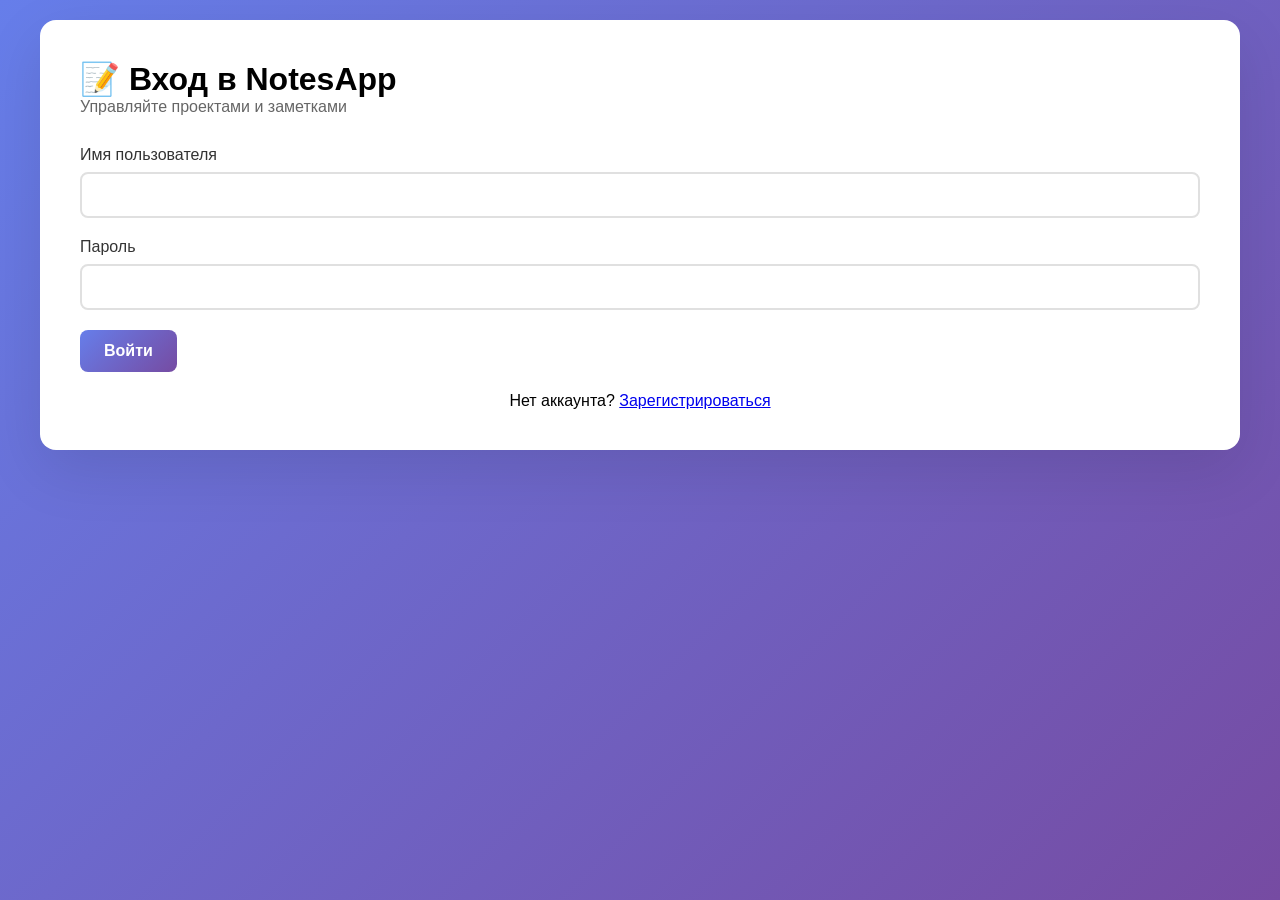
==== index.html @ b0768b3d "Initial commit" ====
<!DOCTYPE html>
<html lang="ru">
<head>
    <meta charset="UTF-8">
    <meta name="viewport" content="width=device-width, initial-scale=1.0">
    <title>NotesApp</title>
    <script>
        const token = localStorage.getItem('token');
        if (token) {
            window.location.href = './projects.html';
        } else {
            window.location.href = './login.html';
        }
    </script>
</head>
<body>
    <div style="display: flex; justify-content: center; align-items: center; height: 100vh;">
        <div>Загрузка...</div>
    </div>
</body>
</html>
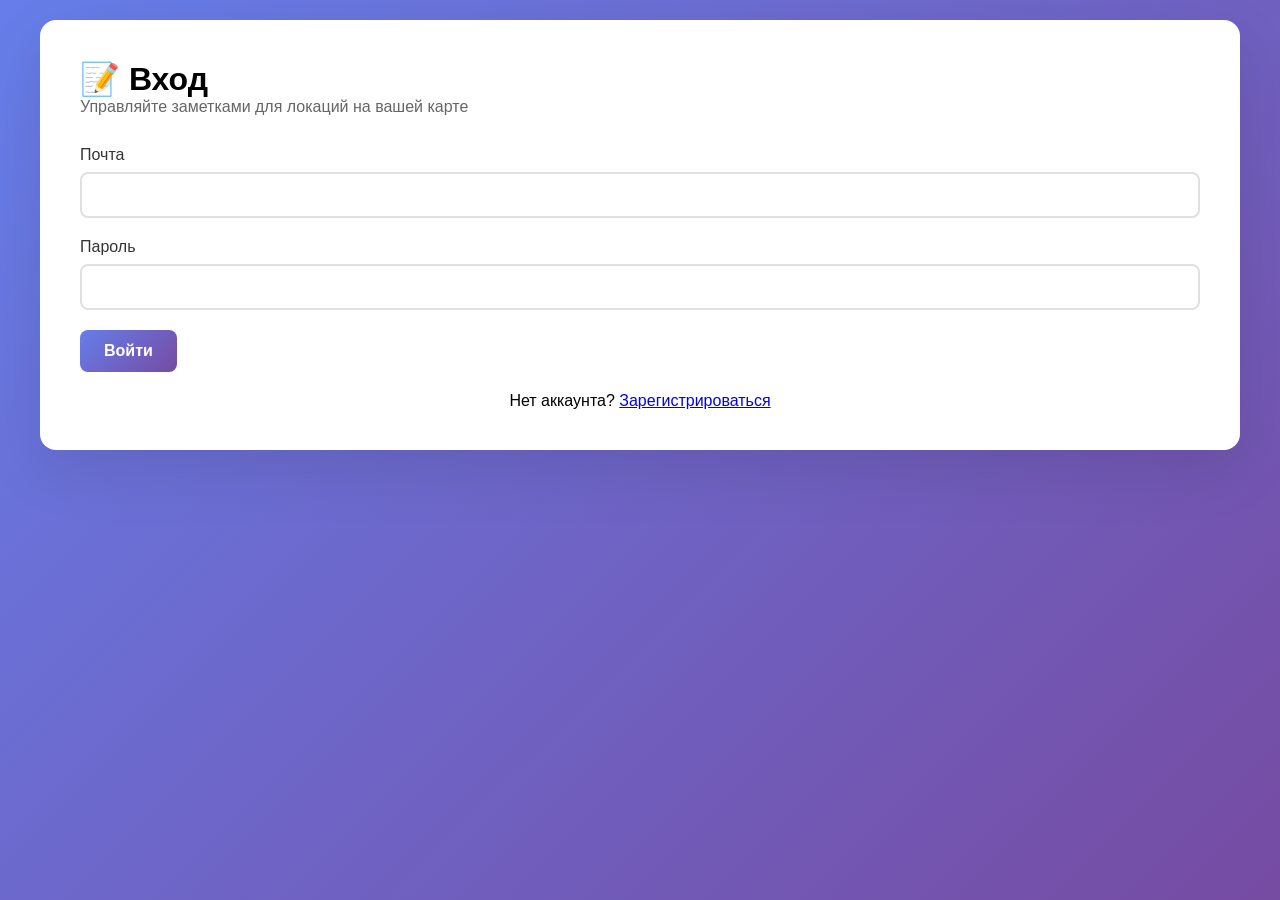
==== commit 2f8d982b: "Name and url" ====
--- a/index.html
+++ b/index.html
@@ -3,7 +3,7 @@
 <head>
     <meta charset="UTF-8">
     <meta name="viewport" content="width=device-width, initial-scale=1.0">
-    <title>NotesApp</title>
+    <title>The Lazy DM's Notes</title>
     <script>
         const token = localStorage.getItem('token');
         if (token) {
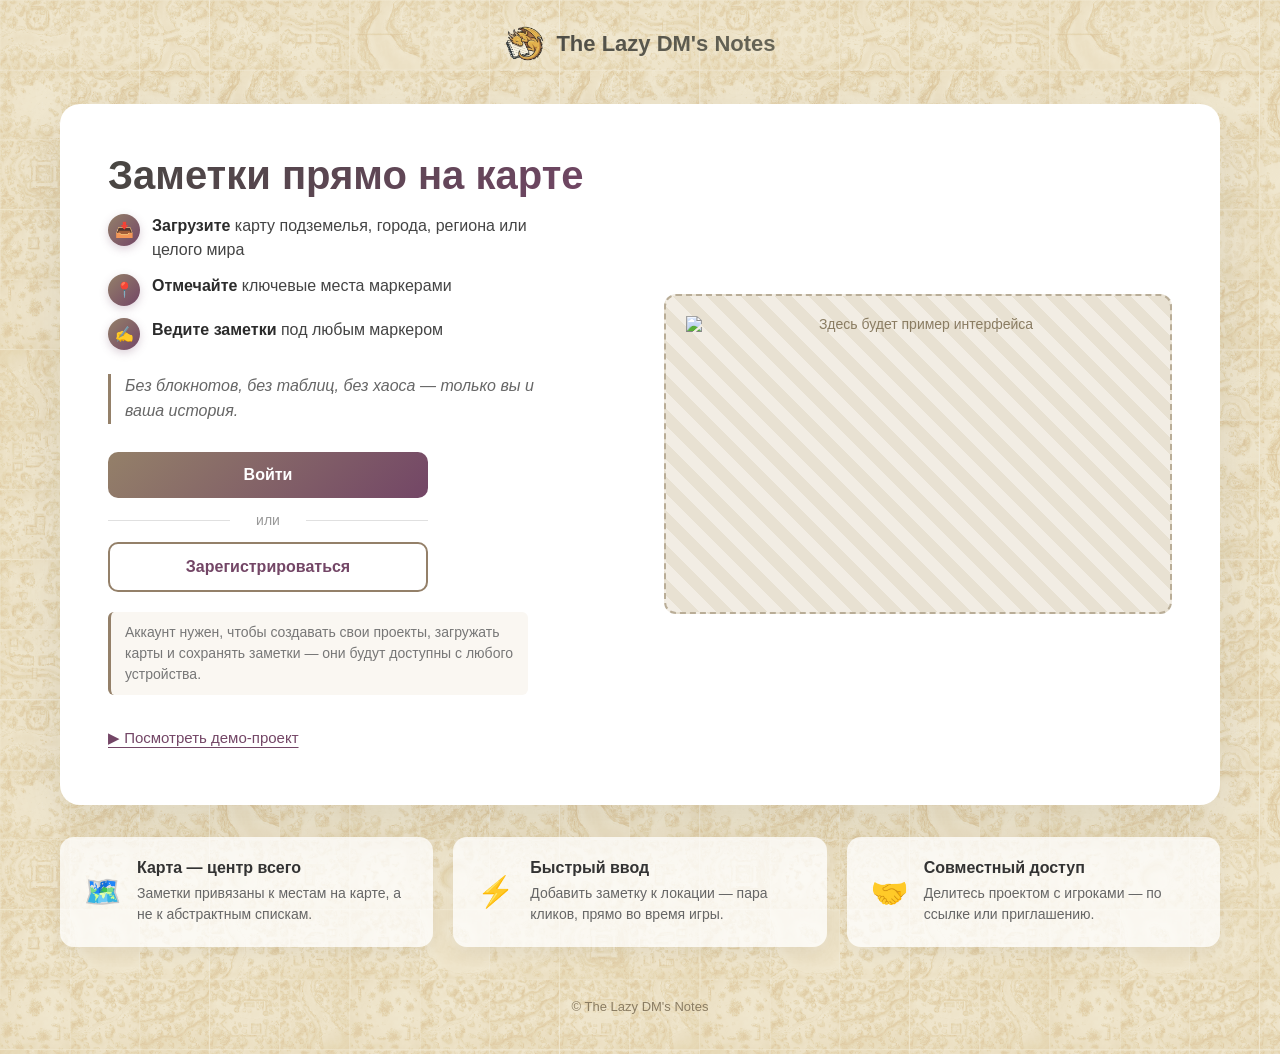
==== commit 2ae9753c: "add landing page" ====
--- a/index.html
+++ b/index.html
@@ -3,19 +3,107 @@
 <head>
     <meta charset="UTF-8">
     <meta name="viewport" content="width=device-width, initial-scale=1.0">
-    <title>The Lazy DM's Notes</title>
+    <title>The Lazy DM's Notes — заметки на картах для D&D</title>
+    <meta name="description" content="Ведите заметки прямо на картах подземелий и регионов. Идеально для мастеров D&D, которые ценят своё время.">
+    <link rel="stylesheet" href="./css/landing.css">
+    <link rel="icon" href="./icons/yellow_dragon_sleep.ico" type="image/x-icon">
     <script>
-        const token = localStorage.getItem('token');
-        if (token) {
+        // Авторизованных сразу отправляем в проекты
+        if (localStorage.getItem('token')) {
             window.location.href = './projects.html';
-        } else {
-            window.location.href = './login.html';
         }
     </script>
 </head>
 <body>
-    <div style="display: flex; justify-content: center; align-items: center; height: 100vh;">
-        <div>Загрузка...</div>
+    <div class="landing">
+        <!-- Логотип -->
+        <header class="landing-header">
+            <div class="logo">
+                <img src="./icons/logo.png" alt="" class="logo-img">
+                <span>The Lazy DM's Notes</span>
+            </div>
+        </header>
+
+        <!-- Hero -->
+        <main class="hero">
+            <div class="hero-text">
+                <h1>Заметки прямо на карте</h1>
+                <ul class="hero-steps">
+                    <li>
+                        <span class="step-icon">📥</span>
+                        <span class="step-text">
+                            <strong>Загрузите</strong> карту подземелья, города, региона или целого мира
+                        </span>
+                    </li>
+                    <li>
+                        <span class="step-icon">📍</span>
+                        <span class="step-text">
+                            <strong>Отмечайте</strong> ключевые места маркерами
+                        </span>
+                    </li>
+                    <li>
+                        <span class="step-icon">✍️</span>
+                        <span class="step-text">
+                            <strong>Ведите заметки</strong> под любым маркером
+                        </span>
+                    </li>
+                </ul>
+
+                <p class="hero-tagline">
+                    Без блокнотов, без таблиц, без хаоса — только вы и ваша история.
+                </p>
+
+                <div class="auth-block">
+                    <a href="./login.html" class="btn btn-primary">Войти</a>
+                    <span class="divider">или</span>
+                    <a href="./register.html" class="btn btn-secondary">Зарегистрироваться</a>
+                </div>
+
+                <p class="auth-hint">
+                    Аккаунт нужен, чтобы создавать свои проекты, загружать карты
+                    и сохранять заметки — они будут доступны с любого устройства.
+                </p>
+
+                <a href="./project.html?id=26&share=kpfu7ovqhjhpCNQpkMEA01MhO54c3gxL" class="btn btn-demo">
+                    ▶ Посмотреть демо-проект
+                </a>
+            </div>
+
+            <div class="hero-image">
+                <img src="./icons/map_example.png"
+                     alt="Пример интерфейса: карта подземелья с заметками"
+                     onerror="this.classList.add('img-missing'); this.alt='Здесь будет пример интерфейса';">
+            </div>
+        </main>
+
+        <!-- Короткие преимущества -->
+        <section class="features">
+            <div class="feature">
+                <div class="feature-icon">🗺️</div>
+                <div class="feature-body">
+                    <h3>Карта — центр всего</h3>
+                    <p>Заметки привязаны к местам на карте, а не к абстрактным спискам.</p>
+                </div>
+            </div>
+            <div class="feature">
+                <div class="feature-icon">⚡</div>
+                <div class="feature-body">
+                    <h3>Быстрый ввод</h3>
+                    <p>Добавить заметку к локации — пара кликов, прямо во время игры.</p>
+                </div>
+            </div>
+            <div class="feature">
+                <div class="feature-icon">🤝</div>
+                <div class="feature-body">
+                    <h3>Совместный доступ</h3>
+                    <p>Делитесь проектом с игроками — по ссылке или приглашению.</p>
+                </div>
+            </div>
+        </section>
+
+        <footer class="landing-footer">
+            <span>© The Lazy DM's Notes</span>
+        </footer>
     </div>
 </body>
 </html>
--- a/css/landing.css
+++ b/css/landing.css
@@ -0,0 +1,386 @@
+* {
+    margin: 0;
+    padding: 0;
+    box-sizing: border-box;
+    -webkit-tap-highlight-color: transparent;
+}
+
+body {
+    font-family: -apple-system, BlinkMacSystemFont, 'Segoe UI', Roboto, 'Helvetica Neue', Arial, sans-serif;
+    background-color: #E3DAC3;
+    background-image: url("../icons/background.webp");
+    background-blend-mode: soft-light;
+    background-size: 700px auto;
+    min-height: 100vh;
+    color: #2b2b2b;
+}
+
+.landing {
+    max-width: 1200px;
+    margin: 0 auto;
+    padding: 24px 20px 40px;
+    display: flex;
+    flex-direction: column;
+    min-height: 100vh;
+}
+
+/* Шапка */
+.landing-header {
+    display: flex;
+    justify-content: center;
+    margin-bottom: 40px;
+}
+
+.logo {
+    display: flex;
+    align-items: center;
+    gap: 12px;
+    font-size: 22px;
+    font-weight: 700;
+    background: linear-gradient(135deg, #474641 0%, #696758 100%);
+    -webkit-background-clip: text;
+    -webkit-text-fill-color: transparent;
+    background-clip: text;
+}
+
+.logo-img {
+    width: 40px;
+    height: 40px;
+    object-fit: contain;
+    -webkit-text-fill-color: unset;
+}
+
+/* Hero */
+.hero {
+    display: grid;
+    grid-template-columns: 1fr 1fr;
+    gap: 48px;
+    align-items: center;
+    background: white;
+    border-radius: 20px;
+    padding: 48px;
+    box-shadow: 0 20px 60px rgba(0, 0, 0, 0.08);
+    margin-bottom: 32px;
+}
+
+.hero-text h1 {
+    font-size: 40px;
+    line-height: 1.15;
+    color: #333;
+    margin-bottom: 16px;
+    background: linear-gradient(135deg, #474641 0%, #734666 100%);
+    -webkit-background-clip: text;
+    -webkit-text-fill-color: transparent;
+    background-clip: text;
+}
+
+.hero-subtitle {
+    font-size: 17px;
+    line-height: 1.6;
+    color: #555;
+    margin-bottom: 28px;
+}
+
+/* Кнопки авторизации */
+.auth-block {
+    display: flex;
+    flex-direction: column;
+    align-items: stretch;
+    gap: 10px;
+    max-width: 320px;
+}
+
+.divider {
+    text-align: center;
+    color: #999;
+    font-size: 14px;
+    position: relative;
+    padding: 4px 0;
+}
+
+.divider::before,
+.divider::after {
+    content: '';
+    position: absolute;
+    top: 50%;
+    width: 38%;
+    height: 1px;
+    background: #e0e0e0;
+}
+
+.divider::before { left: 0; }
+.divider::after  { right: 0; }
+
+.btn {
+    display: inline-flex;
+    justify-content: center;
+    align-items: center;
+    text-decoration: none;
+    padding: 14px 24px;
+    border-radius: 10px;
+    font-size: 16px;
+    font-weight: 600;
+    cursor: pointer;
+    border: none;
+    transition: transform 0.15s, box-shadow 0.2s, opacity 0.2s;
+    text-align: center;
+}
+
+.btn:hover {
+    transform: translateY(-2px);
+    box-shadow: 0 6px 18px rgba(0, 0, 0, 0.15);
+}
+
+.btn:active {
+    transform: translateY(0);
+}
+
+.btn-primary {
+    background: linear-gradient(135deg, #948069 0%, #734666 100%);
+    color: white;
+}
+
+.btn-secondary {
+    background: white;
+    color: #734666;
+    border: 2px solid #948069;
+}
+
+.btn-secondary:hover {
+    background: #f7f2ec;
+}
+
+.btn-demo {
+    margin-top: 24px;
+    background: transparent;
+    color: #734666;
+    padding: 10px 0;
+    font-size: 15px;
+    text-decoration: underline;
+    text-underline-offset: 4px;
+    font-weight: 500;
+    align-self: flex-start;
+}
+
+.btn-demo:hover {
+    transform: none;
+    box-shadow: none;
+    color: #4d2c44;
+}
+
+.auth-hint {
+    margin-top: 20px;
+    font-size: 14px;
+    color: #777;
+    line-height: 1.5;
+    background: #faf7f2;
+    border-left: 3px solid #948069;
+    padding: 10px 14px;
+    border-radius: 6px;
+    max-width: 420px;
+}
+
+/* Иллюстрация */
+.hero-image {
+    display: flex;
+    justify-content: center;
+    align-items: center;
+}
+
+.hero-image img {
+    width: 100%;
+    max-width: 520px;
+    border-radius: 12px;
+    box-shadow: 0 12px 40px rgba(0, 0, 0, 0.15);
+    display: block;
+}
+
+/* Плейсхолдер, пока картинки нет */
+.hero-image img.img-missing {
+    min-height: 320px;
+    background:
+        repeating-linear-gradient(45deg, #f2ede4, #f2ede4 12px, #e8e1d2 12px, #e8e1d2 24px);
+    border: 2px dashed #b9ad97;
+    box-shadow: none;
+    color: #8a7c62;
+    display: flex;
+    align-items: center;
+    justify-content: center;
+    font-size: 14px;
+    padding: 20px;
+    text-align: center;
+}
+
+/* Преимущества */
+.features {
+    display: grid;
+    grid-template-columns: repeat(3, 1fr);
+    gap: 20px;
+    margin-bottom: 32px;
+}
+
+.feature {
+    display: flex;
+    align-items: center;
+    gap: 16px;
+    background: rgba(255, 255, 255, 0.75);
+    border-radius: 14px;
+    padding: 22px 24px;
+    box-shadow: 0 6px 20px rgba(0, 0, 0, 0.05);
+    transition: transform 0.2s, box-shadow 0.2s;
+}
+
+.feature:hover {
+    transform: translateY(-2px);
+    box-shadow: 0 10px 26px rgba(0, 0, 0, 0.08);
+}
+
+.feature-icon {
+    flex-shrink: 0;
+    font-size: 30px;
+    line-height: 1;
+    display: flex;
+    align-items: center;
+    justify-content: center;
+}
+
+.feature-body {
+    flex: 1;
+    min-width: 0;
+}
+
+.feature h3 {
+    font-size: 16px;
+    color: #333;
+    margin-bottom: 6px;
+}
+
+.feature p {
+    font-size: 14px;
+    color: #666;
+    line-height: 1.5;
+}
+
+/* Футер */
+.landing-footer {
+    margin-top: auto;
+    text-align: center;
+    font-size: 13px;
+    color: #8a7c62;
+    padding-top: 20px;
+}
+
+/* Адаптивность */
+@media (max-width: 900px) {
+    .hero {
+        grid-template-columns: 1fr;
+        padding: 32px 24px;
+        gap: 32px;
+    }
+
+    .hero-text h1 {
+        font-size: 30px;
+    }
+
+    .hero-image {
+        order: -1; /* картинка сверху на мобильных — визуально цепляет раньше */
+    }
+
+    .auth-block {
+        max-width: none;
+    }
+
+    .btn-demo {
+        align-self: stretch;
+        text-align: center;
+    }
+
+    .features {
+        grid-template-columns: 1fr;
+    }
+
+    .feature {
+        padding: 18px 20px;
+        gap: 14px;
+    }
+
+    .feature-icon {
+        font-size: 26px;
+    }
+}
+
+@media (max-width: 480px) {
+    .landing {
+        padding: 16px 14px 28px;
+    }
+
+    .hero {
+        padding: 24px 18px;
+    }
+
+    .hero-text h1 {
+        font-size: 26px;
+    }
+
+    .hero-subtitle {
+        font-size: 15px;
+    }
+
+    .logo {
+        font-size: 18px;
+    }
+
+    .logo-img {
+        width: 32px;
+        height: 32px;
+    }
+}
+
+/* Шаги в hero */
+.hero-steps {
+    list-style: none;
+    margin-bottom: 24px;
+    display: flex;
+    flex-direction: column;
+    gap: 12px;
+    max-width: 460px;
+}
+
+.hero-steps li {
+    display: flex;
+    align-items: flex-start;
+    gap: 12px;
+    font-size: 16px;
+    line-height: 1.5;
+    color: #444;
+}
+
+.step-icon {
+    flex-shrink: 0;
+    width: 32px;
+    height: 32px;
+    border-radius: 50%;
+    background: linear-gradient(135deg, #948069 0%, #734666 100%);
+    display: flex;
+    align-items: center;
+    justify-content: center;
+    font-size: 15px;
+    box-shadow: 0 3px 8px rgba(115, 70, 102, 0.25);
+}
+
+.step-text strong {
+    color: #2b2b2b;
+    font-weight: 600;
+}
+
+/* Итоговая фраза */
+.hero-tagline {
+    font-size: 16px;
+    line-height: 1.55;
+    color: #666;
+    font-style: italic;
+    margin-bottom: 28px;
+    padding-left: 14px;
+    border-left: 3px solid #948069;
+    max-width: 460px;
+}
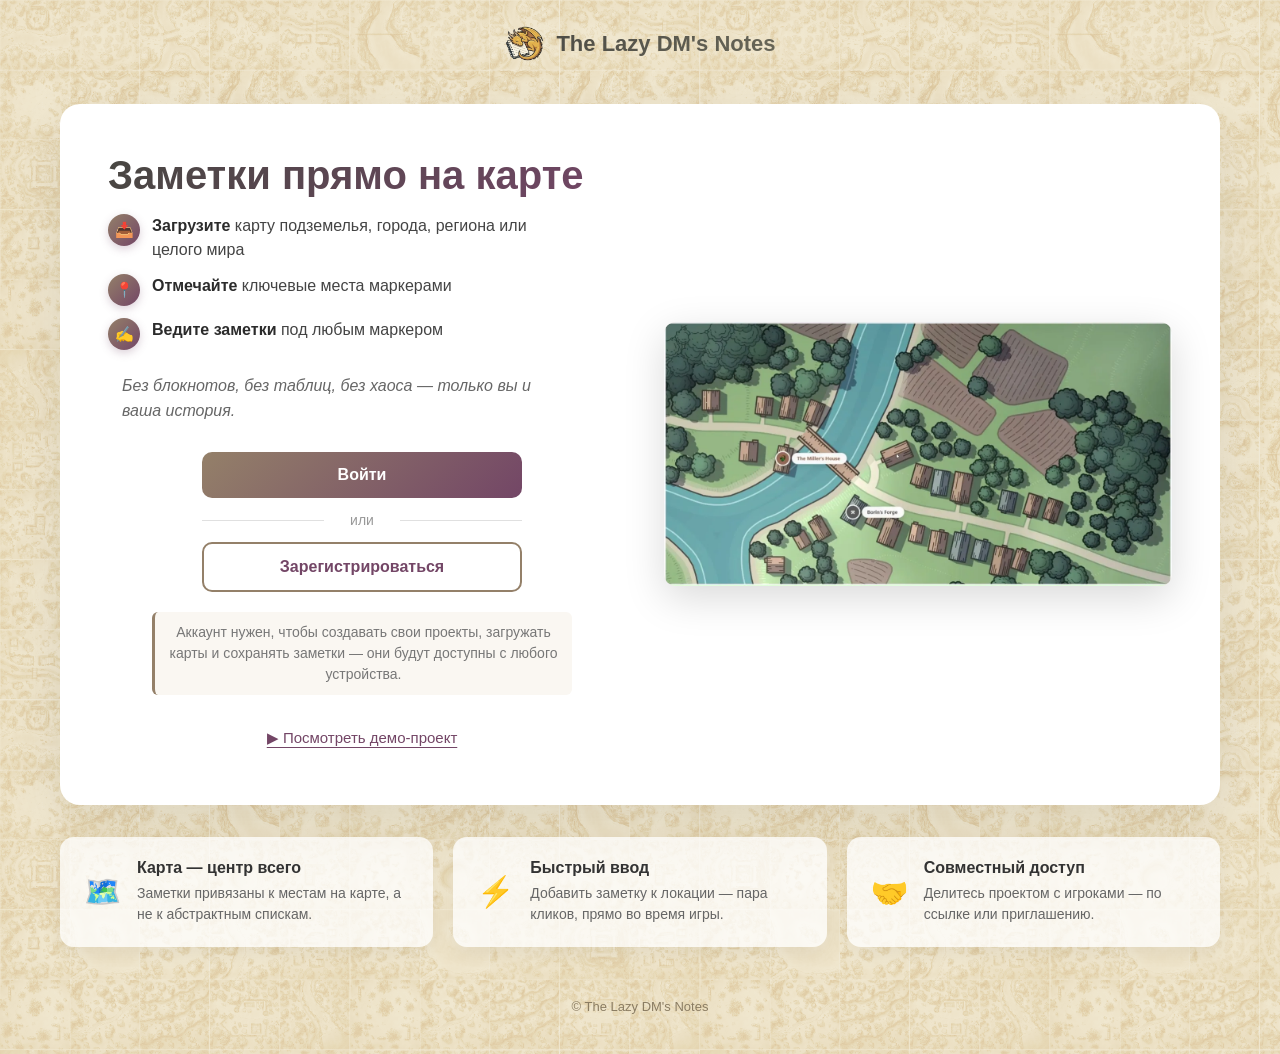
==== commit 30a36bfe: "demo video" ====
--- a/index.html
+++ b/index.html
@@ -70,9 +70,16 @@
             </div>
 
             <div class="hero-image">
-                <img src="./icons/map_example.png"
-                     alt="Пример интерфейса: карта подземелья с заметками"
-                     onerror="this.classList.add('img-missing'); this.alt='Здесь будет пример интерфейса';">
+                <video
+                    src="./gallery/demo.mp4"
+                    poster="./gallery/demo-poster.webp"
+                    autoplay
+                    loop
+                    muted
+                    playsinline
+                    preload="metadata"
+                    aria-label="Демонстрация интерфейса The Lazy DM's Notes"
+                ></video>
             </div>
         </main>
 
--- a/css/landing.css
+++ b/css/landing.css
@@ -88,6 +88,8 @@
     align-items: stretch;
     gap: 10px;
     max-width: 320px;
+    width: 100%;
+    margin: 28px auto 0;
 }
 
 .divider {
@@ -151,6 +153,9 @@
 }
 
 .btn-demo {
+    display: flex;
+    width: fit-content;
+    margin: 24px auto 0;
     margin-top: 24px;
     background: transparent;
     color: #734666;
@@ -159,7 +164,6 @@
     text-decoration: underline;
     text-underline-offset: 4px;
     font-weight: 500;
-    align-self: flex-start;
 }
 
 .btn-demo:hover {
@@ -178,6 +182,9 @@
     padding: 10px 14px;
     border-radius: 6px;
     max-width: 420px;
+    width: 100%;
+    margin: 20px auto 0;
+    text-align: center; 
 }
 
 /* Иллюстрация */
@@ -187,16 +194,17 @@
     align-items: center;
 }
 
-.hero-image img {
+.hero-image video {
     width: 100%;
     max-width: 520px;
     border-radius: 12px;
     box-shadow: 0 12px 40px rgba(0, 0, 0, 0.15);
     display: block;
+    background: #f2ede4;
 }
 
 /* Плейсхолдер, пока картинки нет */
-.hero-image img.img-missing {
+.hero-image img.video-missing {
     min-height: 320px;
     background:
         repeating-linear-gradient(45deg, #f2ede4, #f2ede4 12px, #e8e1d2 12px, #e8e1d2 24px);
@@ -381,6 +389,6 @@
     font-style: italic;
     margin-bottom: 28px;
     padding-left: 14px;
-    border-left: 3px solid #948069;
+    /*border-left: 3px solid #948069;*/
     max-width: 460px;
 }
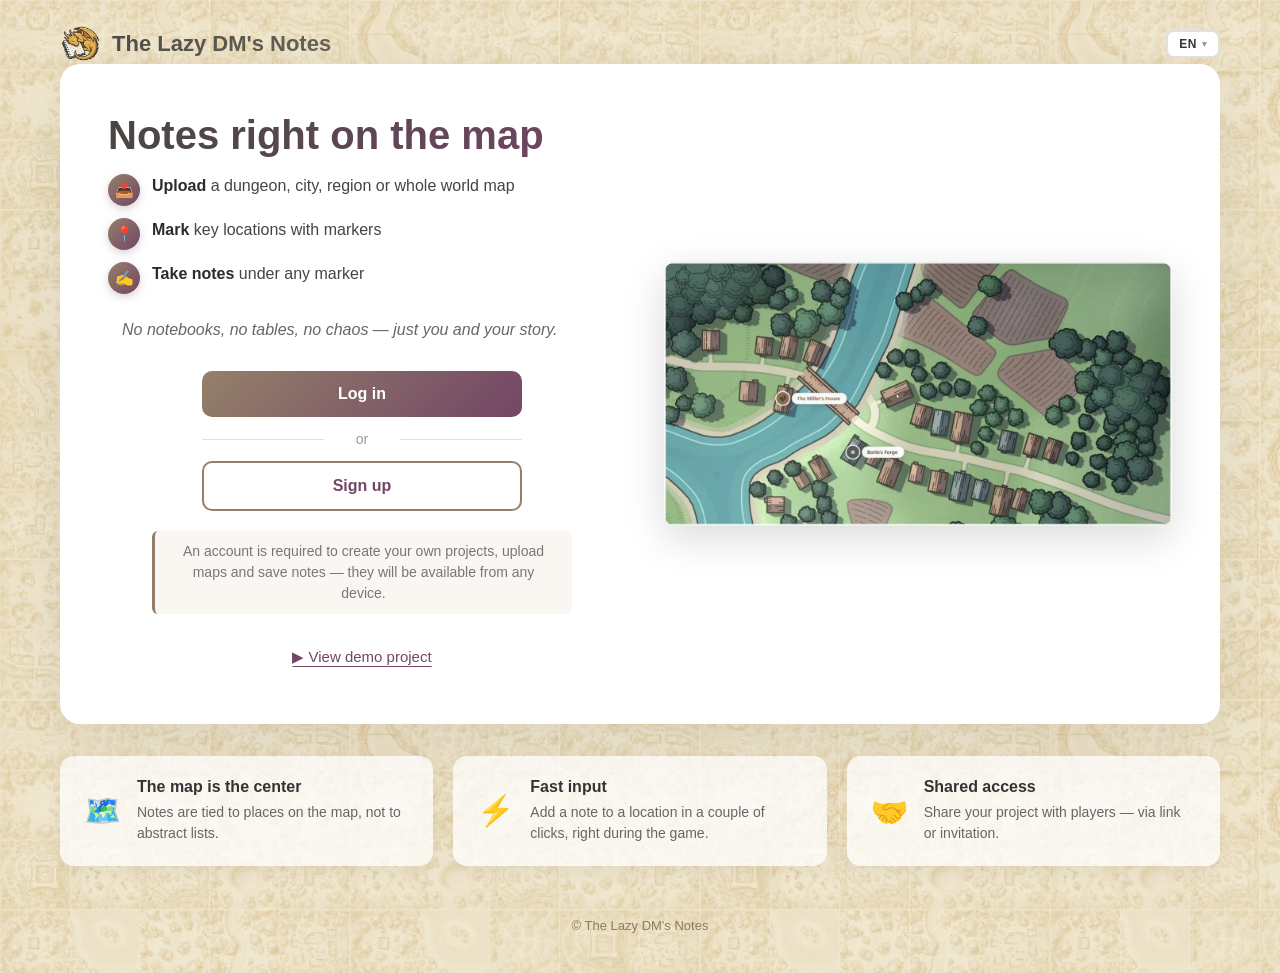
==== commit c90eb4f3: "Languages Translated pages (en), added locales for en, ru, de, fr, es, pt, ro" ====
--- a/index.html
+++ b/index.html
@@ -1,14 +1,13 @@
 <!DOCTYPE html>
-<html lang="ru">
+<html lang="en">
 <head>
     <meta charset="UTF-8">
     <meta name="viewport" content="width=device-width, initial-scale=1.0">
-    <title>The Lazy DM's Notes — заметки на картах для D&D</title>
-    <meta name="description" content="Ведите заметки прямо на картах подземелий и регионов. Идеально для мастеров D&D, которые ценят своё время.">
+    <title>The Lazy DM's Notes — map notes for D&D</title>
+    <meta name="description" content="Take notes right on dungeon and region maps. Perfect for D&D Dungeon Masters who value their time.">
     <link rel="stylesheet" href="./css/landing.css">
     <link rel="icon" href="./icons/yellow_dragon_sleep.ico" type="image/x-icon">
     <script>
-        // Авторизованных сразу отправляем в проекты
         if (localStorage.getItem('token')) {
             window.location.href = './projects.html';
         }
@@ -16,56 +15,57 @@
 </head>
 <body>
     <div class="landing">
-        <!-- Логотип -->
         <header class="landing-header">
             <div class="logo">
                 <img src="./icons/logo.png" alt="" class="logo-img">
-                <span>The Lazy DM's Notes</span>
+                <span data-i18n="app.name">The Lazy DM's Notes</span>
             </div>
+            <div id="langSwitcher" class="lang-switcher" aria-label="Language"></div>
         </header>
 
-        <!-- Hero -->
         <main class="hero">
             <div class="hero-text">
-                <h1>Заметки прямо на карте</h1>
+                <h1 data-i18n="landing.title">Notes right on the map</h1>
                 <ul class="hero-steps">
                     <li>
                         <span class="step-icon">📥</span>
                         <span class="step-text">
-                            <strong>Загрузите</strong> карту подземелья, города, региона или целого мира
+                            <strong data-i18n="landing.step1_strong">Upload</strong>
+                            <span data-i18n="landing.step1_text">a dungeon, city, region or whole world map</span>
                         </span>
                     </li>
                     <li>
                         <span class="step-icon">📍</span>
                         <span class="step-text">
-                            <strong>Отмечайте</strong> ключевые места маркерами
+                            <strong data-i18n="landing.step2_strong">Mark</strong>
+                            <span data-i18n="landing.step2_text">key locations with markers</span>
                         </span>
                     </li>
                     <li>
                         <span class="step-icon">✍️</span>
                         <span class="step-text">
-                            <strong>Ведите заметки</strong> под любым маркером
+                            <strong data-i18n="landing.step3_strong">Take notes</strong>
+                            <span data-i18n="landing.step3_text">under any marker</span>
                         </span>
                     </li>
                 </ul>
 
-                <p class="hero-tagline">
-                    Без блокнотов, без таблиц, без хаоса — только вы и ваша история.
+                <p class="hero-tagline" data-i18n="landing.tagline">
+                    No notebooks, no tables, no chaos — just you and your story.
                 </p>
 
                 <div class="auth-block">
-                    <a href="./login.html" class="btn btn-primary">Войти</a>
-                    <span class="divider">или</span>
-                    <a href="./register.html" class="btn btn-secondary">Зарегистрироваться</a>
+                    <a href="./login.html" class="btn btn-primary" data-i18n="landing.login">Log in</a>
+                    <span class="divider" data-i18n="landing.or">or</span>
+                    <a href="./register.html" class="btn btn-secondary" data-i18n="landing.register">Sign up</a>
                 </div>
 
-                <p class="auth-hint">
-                    Аккаунт нужен, чтобы создавать свои проекты, загружать карты
-                    и сохранять заметки — они будут доступны с любого устройства.
+                <p class="auth-hint" data-i18n="landing.auth_hint">
+                    An account is required to create your own projects, upload maps and save notes — they will be available from any device.
                 </p>
 
-                <a href="./project.html?id=26&share=kpfu7ovqhjhpCNQpkMEA01MhO54c3gxL" class="btn btn-demo">
-                    ▶ Посмотреть демо-проект
+                <a href="./project.html?id=26&share=kpfu7ovqhjhpCNQpkMEA01MhO54c3gxL" class="btn btn-demo" data-i18n="demo.open">
+                    ▶ View demo project
                 </a>
             </div>
 
@@ -78,39 +78,43 @@
                     muted
                     playsinline
                     preload="metadata"
-                    aria-label="Демонстрация интерфейса The Lazy DM's Notes"
                 ></video>
             </div>
         </main>
 
-        <!-- Короткие преимущества -->
         <section class="features">
             <div class="feature">
                 <div class="feature-icon">🗺️</div>
                 <div class="feature-body">
-                    <h3>Карта — центр всего</h3>
-                    <p>Заметки привязаны к местам на карте, а не к абстрактным спискам.</p>
+                    <h3 data-i18n="landing.feature1_title">The map is the center</h3>
+                    <p data-i18n="landing.feature1_text">Notes are tied to places on the map, not to abstract lists.</p>
                 </div>
             </div>
             <div class="feature">
                 <div class="feature-icon">⚡</div>
                 <div class="feature-body">
-                    <h3>Быстрый ввод</h3>
-                    <p>Добавить заметку к локации — пара кликов, прямо во время игры.</p>
+                    <h3 data-i18n="landing.feature2_title">Fast input</h3>
+                    <p data-i18n="landing.feature2_text">Add a note to a location in a couple of clicks, right during the game.</p>
                 </div>
             </div>
             <div class="feature">
                 <div class="feature-icon">🤝</div>
                 <div class="feature-body">
-                    <h3>Совместный доступ</h3>
-                    <p>Делитесь проектом с игроками — по ссылке или приглашению.</p>
+                    <h3 data-i18n="landing.feature3_title">Shared access</h3>
+                    <p data-i18n="landing.feature3_text">Share your project with players — via link or invitation.</p>
                 </div>
             </div>
         </section>
 
         <footer class="landing-footer">
-            <span>© The Lazy DM's Notes</span>
+            <span data-i18n="landing.footer">© The Lazy DM's Notes</span>
         </footer>
     </div>
+
+    <script src="./js/config.js"></script>
+    <script src="./js/i18n.js"></script>
+    <script>
+        initI18n();
+    </script>
 </body>
 </html>
--- a/css/landing.css
+++ b/css/landing.css
@@ -27,8 +27,8 @@
 /* Шапка */
 .landing-header {
     display: flex;
-    justify-content: center;
-    margin-bottom: 40px;
+    justify-content: space-between;
+    align-items: center;
 }
 
 .logo {
@@ -391,4 +391,99 @@
     padding-left: 14px;
     /*border-left: 3px solid #948069;*/
     max-width: 460px;
-}+}
+
+/* Языки */
+
+.lang-switcher {
+    position: relative;
+    display: inline-block;
+    user-select: none;
+}
+
+.lang-switcher__btn {
+    display: inline-flex;
+    align-items: center;
+    gap: 4px;
+    padding: 6px 10px;
+    min-width: 54px;
+    justify-content: center;
+    border: 2px solid #e0e0e0;
+    border-radius: 8px;
+    background: #fff;
+    font-size: 13px;
+    font-weight: 600;
+    color: #333;
+    cursor: pointer;
+    transition: border-color .15s, box-shadow .15s;
+    line-height: 1;
+}
+
+.lang-switcher__btn:hover {
+    border-color: #667eea;
+}
+
+.lang-switcher__btn:focus-visible {
+    outline: none;
+    border-color: #667eea;
+    box-shadow: 0 0 0 3px rgba(102, 126, 234, .2);
+}
+
+.lang-switcher__code {
+    font-size: 12px;
+    letter-spacing: .5px;
+    text-transform: uppercase;
+}
+
+.lang-switcher__chev {
+    font-size: 9px;
+    opacity: .5;
+    margin-left: 1px;
+}
+
+.lang-switcher__menu {
+    position: absolute;
+    top: calc(100% + 4px);
+    right: 0;
+    min-width: 170px;
+    background: #fff;
+    border: 1px solid #e0e0e0;
+    border-radius: 8px;
+    box-shadow: 0 8px 24px rgba(0, 0, 0, .1);
+    padding: 4px;
+    z-index: 100;
+    display: none;
+}
+
+.lang-switcher.open .lang-switcher__menu {
+    display: block;
+}
+
+.lang-switcher__item {
+    display: flex;
+    align-items: center;
+    gap: 8px;
+    width: 100%;
+    padding: 8px 10px;
+    border: none;
+    background: transparent;
+    border-radius: 6px;
+    cursor: pointer;
+    font-size: 13px;
+    color: #333;
+    text-align: left;
+    transition: background .12s;
+}
+
+.lang-switcher__item:hover {
+    background: #f2f4ff;
+}
+
+.lang-switcher__item.active {
+    background: #eef1ff;
+    font-weight: 600;
+}
+
+.lang-switcher__label {
+    font-size: 13px;
+}
